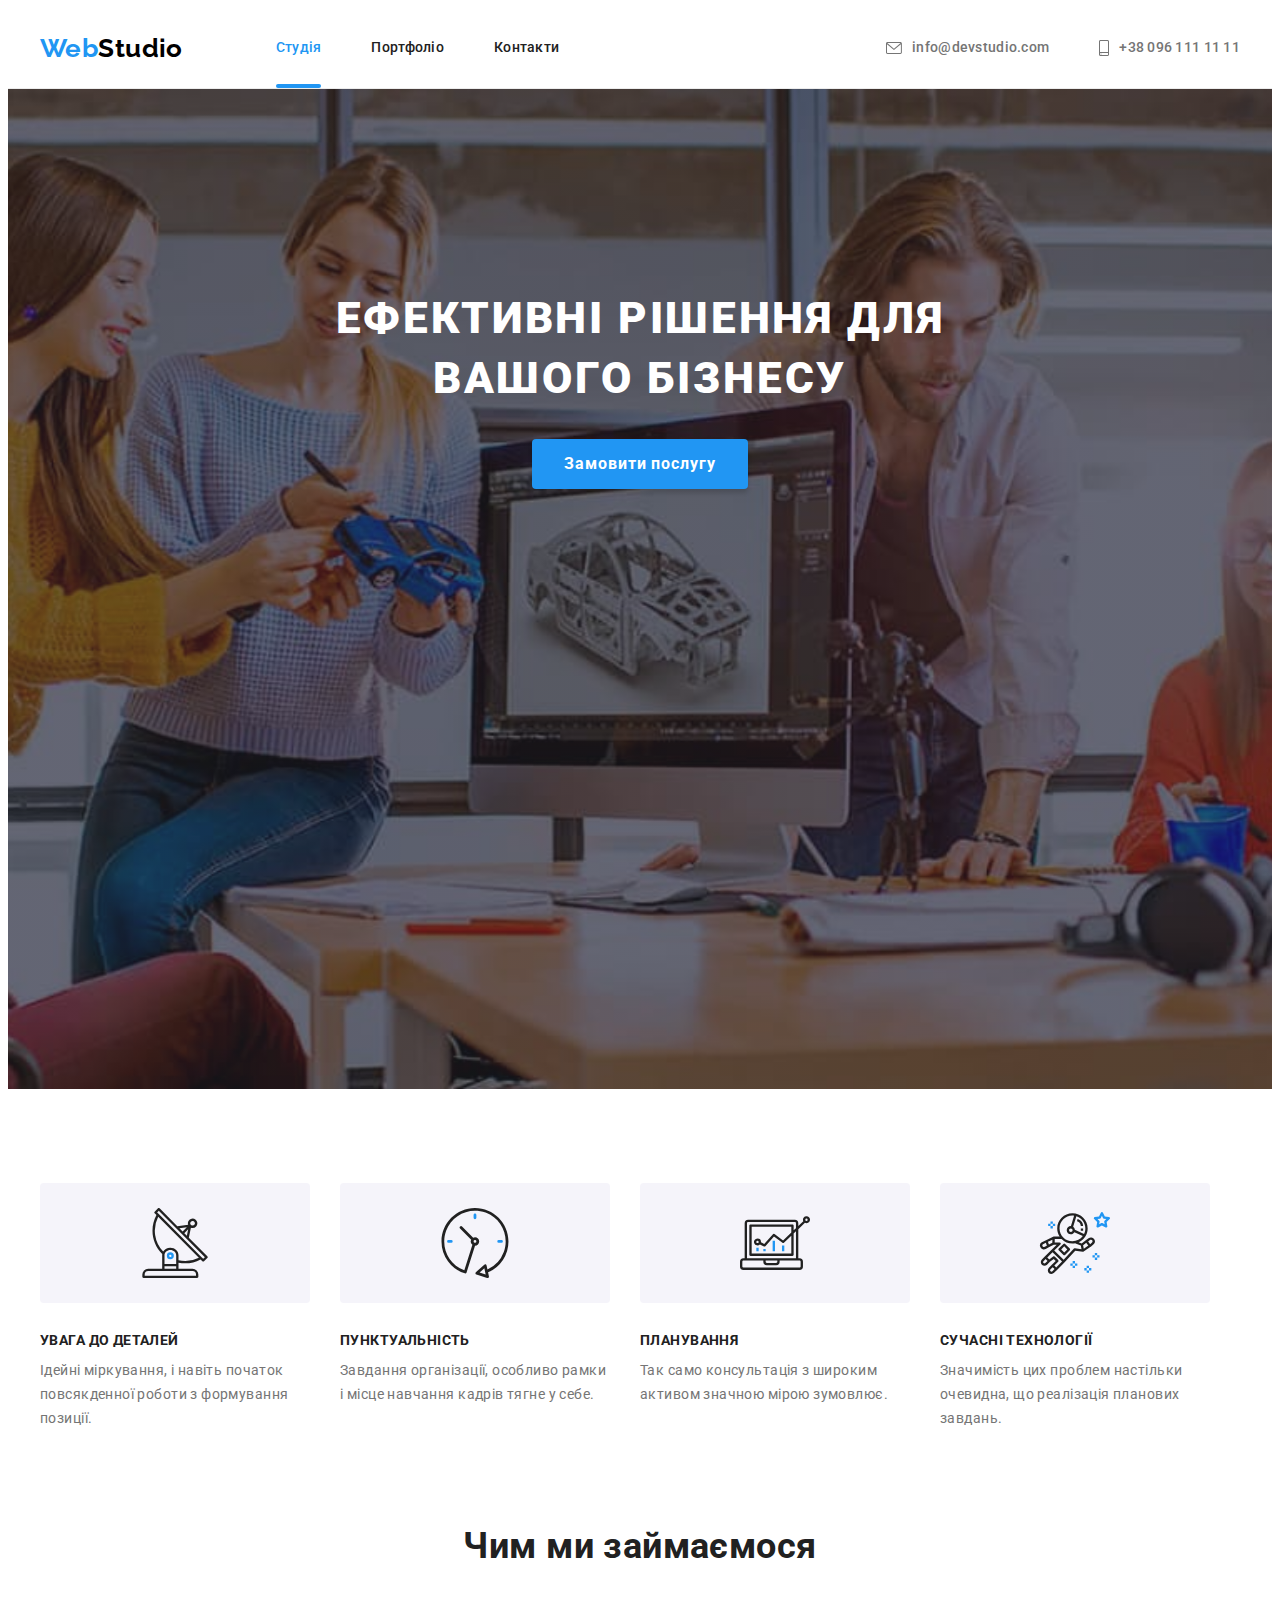
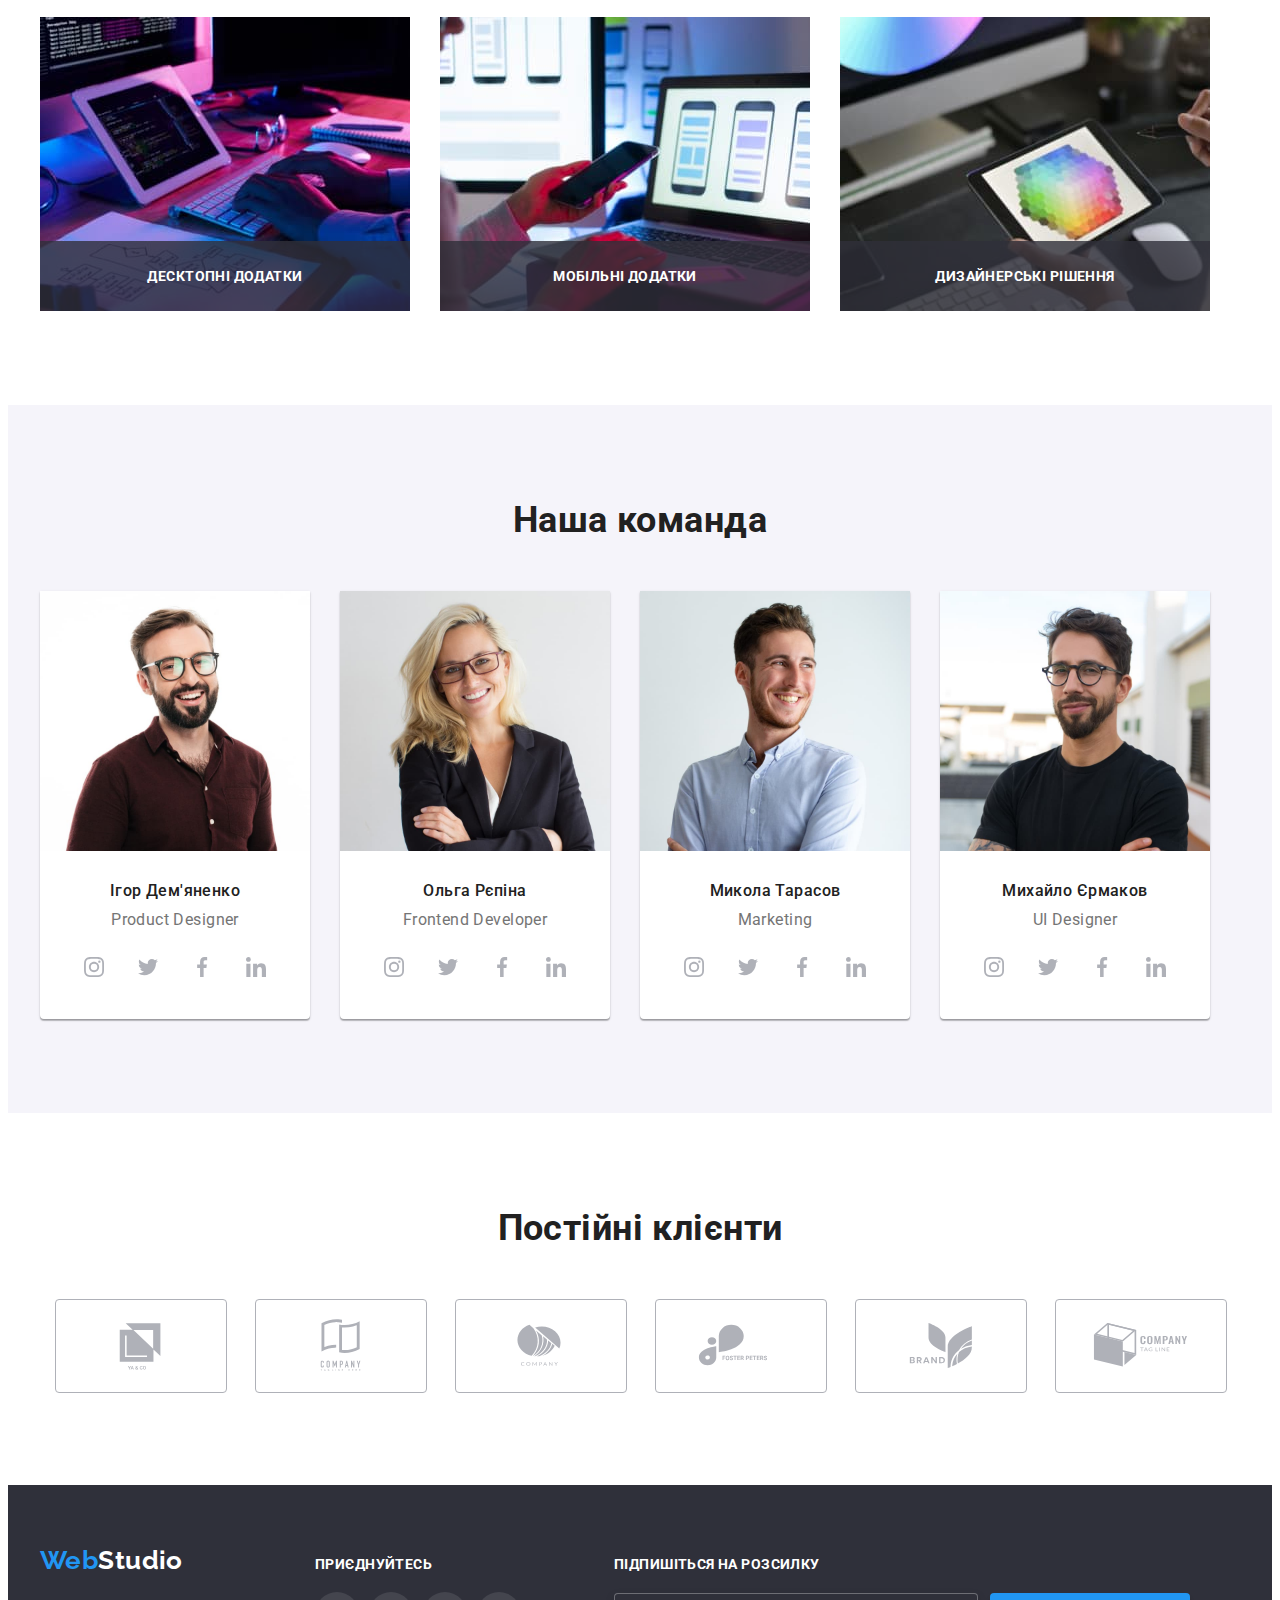
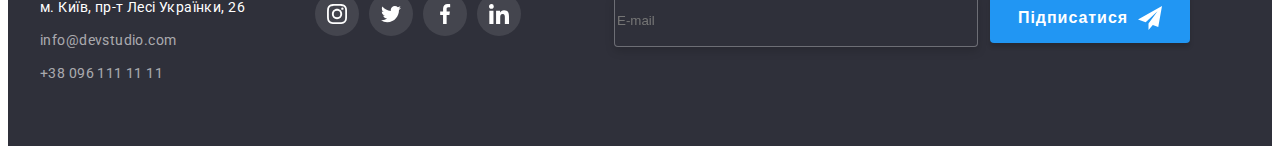
==== index.html @ d710a699 "uppdate" ====
<!DOCTYPE html>
<html lang="uk">
  <head>
    <meta charset="UTF-8" />
    <meta http-equiv="X-UA-Compatible" content="IE=edge" />
    <meta name="viewport" content="width=device-width, initial-scale=1.0" />
    <title>Document</title>
    <link rel="preconnect" href="https://fonts.googleapis.com" />
    <link rel="preconnect" href="https://fonts.gstatic.com" crossorigin />
    <link
      href="https://fonts.googleapis.com/css2?family=Raleway:wght@700&family=Roboto:wght@400;500;700;900&display=swap"
      rel="stylesheet"
    />
    <link
      rel="stylesheet"
      href="https://cdnjs.cloudflare.com/ajax/libs/modern-normalize/1.1.0/modern-normalize.min.css"
      integrity="sha512-wpPYUAdjBVSE4KJnH1VR1HeZfpl1ub8YT/NKx4PuQ5NmX2tKuGu6U/JRp5y+Y8XG2tV+wKQpNHVUX03MfMFn9Q=="
      crossorigin="anonymous"
      referrerpolicy="no-referrer"
    />
    <link rel="stylesheet" href="./css/style.css" />
  </head>
  <body>
    <!-- Шапка сайта -->
    <header class="header">
      <div class="container main-nav">
        <a href="./index.html" class="logo link">Web<span class="logo-part">Studio</span></a>
        <nav class="header-navigation">
          <ul class="header-nav list">
            <li class="item"><a href="./index.html" class="nav-link link current">Студія</a></li>
            <li class="item"><a href="./portfolio.html" class="nav-link link">Портфоліо</a></li>
            <li class="item"><a href="" class="nav-link link">Контакти</a></li>
          </ul>
        </nav>
        <ul class="header-contact list">
          <li class="item">
            <a href="mailto:info@devstudio.com" class="link"><svg class="header-icon" width="16" height="12"><use href="./images/icons.svg#icon-envelope"></use></svg>info@devstudio.com</a>
          </li>
          <li class="item">
            <a href="tel:+380961111111" class="link"><svg class="header-icon" width="10" height="16"><use href="./images/icons.svg#icon-smartphone"></use></svg>+38 096 111 11 11</a>
          </li>
        </ul>
      </div>
    </header>
    <!-- Основний контент -->
    <main>
      <!-- Герой -->
      <section class="hero">
        <div class="container">
          <h1 class="hero-title">Ефективні рішення для вашого бізнесу</h1>
          <button type="button" class="hero-btn" data-modal-open>Замовити послугу</button>
        </div>
      </section>
      <!-- Преимущества -->
      <section class="section advantage">
        <div class="container">
          <h2 class="visually-hidden">Переваги</h2>
          <ul class="list">
            <li class="item">
              <h3 class="advantage-item">Увага до деталей</h3>
              <p class="advantage-text">
                Ідейні міркування, і навіть початок повсякденної роботи з формування позиції.
              </p>
            </li>
            <li class="item">
              <h3 class="advantage-item">Пунктуальність</h3>
              <p class="advantage-text">
                Завдання організації, особливо рамки і місце навчання кадрів тягне у себе.
              </p>
            </li>
            <li class="item">
              <h3 class="advantage-item">Планування</h3>
              <p class="advantage-text">
                Так само консультація з широким активом значною мірою зумовлює.
              </p>
            </li>
            <li class="item">
              <h3 class="advantage-item">Сучасні технології</h3>
              <p class="advantage-text">
                Значимість цих проблем настільки очевидна, що реалізація планових завдань.
              </p>
            </li>
          </ul>
        </div>
      </section>
      <!-- Чим ми займаємося -->
      <section class="section activity">
        <div class="container">
          <h2 class="section-title">Чим ми займаємося</h2>
          <ul class="list">
            <li>
              <img src="./images/box1.jpg" alt="Людина за компьютером пише код " width="370" />
              <p class="activity-text">Десктопні додатки</p>
            </li>
            <li>
              <img
                src="./images/box2.jpg"
                alt="Людина за компьютром зі смртфоном розробляє мобільний додаток"
                width="370"
              />
              <p class="activity-text">Мобільні додатки</p>
            </li>
            <li>
              <img src="./images/box3.jpg" alt="Людина працює на планшеті" width="370" />
              <p class="activity-text">Дизайнерські рішення</p>
            </li>
            
          </ul>
        </div>
      </section>
      <!-- Наша команда -->
      <section class="section team">
        <div class="container">
          <h2 class="section-title">Наша команда</h2>
          <ul class="team-list list">
            <li class="team-item">
              <img src="./images/img1.jpg" alt="Фото Ігоря Дем'яненко" width="270" />
              <div class="card">
                <h3 class="team-title">Ігор Дем'яненко</h3>
                <p lang="en" class="team-text">Product Designer</p>
                <ul class="team-soc-list list">
                  <li class="team-soc-item">
                    <a class="team-soc-link" href=""
                      ><svg class="team-soc-icon" width="20" height="20">
                        <use href="./images/icons.svg#icon-instagram"></use></svg
                    ></a>
                  </li>
                  <li class="team-soc-item">
                    <a class="team-soc-link" href=""
                      ><svg class="team-soc-icon" width="20" height="20">
                        <use href="./images/icons.svg#icon-twitter"></use></svg
                    ></a>
                  </li>
                  <li class="team-soc-item">
                    <a class="team-soc-link" href=""
                      ><svg class="team-soc-icon" width="20" height="20">
                        <use href="./images/icons.svg#icon-facebook"></use></svg
                    ></a>
                  </li>
                  <li class="team-soc-item">
                    <a class="team-soc-link" href=""
                      ><svg class="team-soc-icon" width="20" height="20">
                        <use href="./images/icons.svg#icon-linkedin"></use></svg
                    ></a>
                  </li>
                </ul>
              </div>
            </li>
            <li class="team-item">
              <img src="./images/img2.jpg" alt="Фото Ольга Рєпіна" width="270" />
              <div class="card">
                <h3 class="team-title">Ольга Рєпіна</h3>
                <p lang="en" class="team-text">Frontend Developer</p>
                <ul class="team-soc-list list">
                  <li class="team-soc-item">
                    <a class="team-soc-link" href=""
                      ><svg class="team-soc-icon" width="20" height="20">
                        <use href="./images/icons.svg#icon-instagram"></use></svg
                    ></a>
                  </li>
                  <li class="team-soc-item">
                    <a class="team-soc-link" href=""
                      ><svg class="team-soc-icon" width="20" height="20">
                        <use href="./images/icons.svg#icon-twitter"></use></svg
                    ></a>
                  </li>
                  <li class="team-soc-item">
                    <a class="team-soc-link" href=""
                      ><svg class="team-soc-icon" width="20" height="20">
                        <use href="./images/icons.svg#icon-facebook"></use></svg
                    ></a>
                  </li>
                  <li class="team-soc-item">
                    <a class="team-soc-link" href=""
                      ><svg class="team-soc-icon" width="20" height="20">
                        <use href="./images/icons.svg#icon-linkedin"></use></svg
                    ></a>
                  </li>
                </ul>
              </div>
            </li>
            <li class="team-item">
              <img src="./images/img3.jpg" alt="Фото Микола Тарасов" width="270" />
              <div class="card">
                <h3 class="team-title">Микола Тарасов</h3>
                <p lang="en" class="team-text">Marketing</p>
                <ul class="team-soc-list list">
                  <li class="team-soc-item">
                    <a class="team-soc-link" href=""
                      ><svg class="team-soc-icon" width="20" height="20">
                        <use href="./images/icons.svg#icon-instagram"></use></svg
                    ></a>
                  </li>
                  <li class="team-soc-item">
                    <a class="team-soc-link" href=""
                      ><svg class="team-soc-icon" width="20" height="20">
                        <use href="./images/icons.svg#icon-twitter"></use></svg
                    ></a>
                  </li>
                  <li class="team-soc-item">
                    <a class="team-soc-link" href=""
                      ><svg class="team-soc-icon" width="20" height="20">
                        <use href="./images/icons.svg#icon-facebook"></use></svg
                    ></a>
                  </li>
                  <li class="team-soc-item">
                    <a class="team-soc-link" href=""
                      ><svg class="team-soc-icon" width="20" height="20">
                        <use href="./images/icons.svg#icon-linkedin"></use></svg
                    ></a>
                  </li>
                </ul>
              </div>
            </li>
            <li class="team-item">
              <img src="./images/img4.jpg" alt="Фото Михайло Єрмаков" width="270" />
              <div class="card">
                <h3 class="team-title">Михайло Єрмаков</h3>
                <p lang="en" class="team-text">UI Designer</p>
                <ul class="team-soc-list list">
                  <li class="team-soc-item">
                    <a class="team-soc-link" href=""
                      ><svg class="team-soc-icon" width="20" height="20">
                        <use href="./images/icons.svg#icon-instagram"></use></svg
                    ></a>
                  </li>
                  <li class="team-soc-item">
                    <a class="team-soc-link" href=""
                      ><svg class="team-soc-icon" width="20" height="20">
                        <use href="./images/icons.svg#icon-twitter"></use></svg
                    ></a>
                  </li>
                  <li class="team-soc-item">
                    <a class="team-soc-link" href=""
                      ><svg class="team-soc-icon" width="20" height="20">
                        <use href="./images/icons.svg#icon-facebook"></use></svg
                    ></a>
                  </li>
                  <li class="team-soc-item">
                    <a class="team-soc-link" href=""
                      ><svg class="team-soc-icon" width="20" height="20">
                        <use href="./images/icons.svg#icon-linkedin"></use></svg
                    ></a>
                  </li>
                </ul>
              </div>
            </li>
          </ul>
        </div>
      </section>
      <!-- Постійні клієнти -->
      <section class="client section">
        <div class="container">
          <h2 class="section-title">Постійні клієнти</h2>
          <ul class="client-list list">
            <li class="client-item"><a class="client-link" href=""><svg class="client-icon" width="106" height="60"><use href="./images/icons.svg#icon-client1"</use></svg></a></li>
            <li class="client-item"><a class="client-link" href=""><svg class="client-icon" width="106" height="60"><use href="./images/icons.svg#icon-client2"</use></svg></a></li>
            <li class="client-item"><a class="client-link" href=""><svg class="client-icon" width="106" height="60"><use href="./images/icons.svg#icon-client3"</use></svg></a></li>
            <li class="client-item"><a class="client-link" href=""><svg class="client-icon" width="106" height="60"><use href="./images/icons.svg#icon-client4"</use></svg></a></li>
            <li class="client-item"><a class="client-link" href=""><svg class="client-icon" width="106" height="60"><use href="./images/icons.svg#icon-client5"</use></svg></a></li>
            <li class="client-item"><a class="client-link" href=""><svg class="client-icon" width="106" height="60"><use href="./images/icons.svg#icon-client6"</use></svg></a></li>
          </ul>
        </div>

      </section>
    </main>
    <!-- Футер -->
    <footer class="footer">
      <div class="footer-container container">
        <div>
          <a href="./index.html" class="logo link">Web<span class="footer-logo-part">Studio</span></a>
        <address class="footer-addres">
          <ul class="footer-list list">
            <li class="footer-item">
              <a
                href="https://www.google.com/maps/d/u/0/viewer?mid=10uSM3H-mIU3GznYo2szRIEphczw&hl=en_US&ll=50.42732700000001%2C30.538092&z=17"
                target="_blank"
                rel="noopener noreferrer"
                class="link footer-adress"
                >м. Київ, пр-т Лесі Українки, 26</a
              >
            </li>
            <li class="footer-item">
              <a href="mailto:info@devstudio.com" class="link footer-mail">info@devstudio.com</a>
            </li>
            <li class="footer-item">
              <a href="tel:+380961111111" class="link footer-tel">+38 096 111 11 11</a>
            </li>
          </ul>
        </address>
        </div>
        <div class="join">
          <p class="join-title">Приєднуйтесь</p>
          <ul class="join-list list">
            <li class="join-item"><a class="join-link" href=""><svg class="footer-soc-icon" width="20" height="20"><use href="./images/icons.svg#icon-instagram"</use></svg></a></li>
            <li class="join-item"><a class="join-link" href=""><svg class="footer-soc-icon" width="20" height="20"><use href="./images/icons.svg#icon-twitter"</use></svg></a></li>
            <li class="join-item"><a class="join-link" href=""><svg class="footer-soc-icon" width="20" height="20"><use href="./images/icons.svg#icon-facebook"</use></svg></a></li>
            <li class="join-item"><a class="join-link" href=""><svg class="footer-soc-icon" width="20" height="20"><use href="./images/icons.svg#icon-linkedin"</use></svg></a></li>
          </ul>
        </div>
        <div class="form-mail">
          <p class="form-text">Підпишіться на розсилку</p>
          <form class="form-field">
            <div >
              <label for="mail"></label>
             <input type="email" name="mail" id="mail" placeholder="E-mail" />
            </div>      
            <button class="form-mail-btn" type="submit">Підписатися
              <svg width="24" height="24">
                <use href="./images/icons.svg#icon-send"></use>
              </svg>
            </button>
          </form>
        </div>
      </div>
      
    </footer>
    <!-- Modal window -->
    <div class="backdrop is-hidden" data-modal>
      <div class="modal">
        <button type="button" class="modal-btn" data-modal-close>
          <svg width="11" height="11">
            <use href="./images/icons.svg#icon-close"></use>
          </svg>
        </button>
        <div>
          <p class="modal-form-title">Залиште свої дані, ми вам передзвонимо</p>
          <form class="modal-form">
            <div class="modal-form-field">
            <label for="name">Ім'я</label>
            <input 
            type="text"
            name="name"
            id="name"
            autofocus/>
            </div>
            <div class="modal-form-field">
              <label for="tel">Телефон</label>
              <input
              type="tel" name="tel" id="tel" autofocus/>
            </div>
            <div class="modal-form-field">
              <label for="mail">Пошта</label>
              <input type="email" name="mail" id="mail"/>
            </div>
            <div class="modal-form-field">
              <label for="comment">Коментар</label>
              <textarea
                class="comment"
               name="comment"
               id="comment"
               rows="8"
               placeholder="Введіть текст">
              </textarea
            </div>
          </form>
        </div>
      </div>

    </div>
    <script src="./js/modal.js"></script>
  </body>
</html>
---- css/style.css ----
:root {
  --primary-text-color: #212121;
  --text-color: #757575;
  --accent-color: #2196f3;
  --primary-white-color: #ffffff;
  --main-background: #ffffff;
  --page-background: #2f303a;
  --secondary-background: #f5f4fa;
  --logo-part-color: #000000;
  --background-button: #188ce8;
  --cubic-bezier: cubic-bezier(0.4, 0, 0.2, 1);
}

body {
  font-family: Roboto, sans-serif;
  font-size: 14px;
  letter-spacing: 0.03em;
  color: var(--primary-text-color);
  background: var(--main-background-);
}

/* Сброс */

h1,
h2,
h3,
h4,
h5,
h6,
p,
ul {
  margin: 0;
}

ul {
  padding-left: 0;
}
img {
  display: block;
  max-width: 100%;
  height: auto;
}

address {
  font-style: normal;
}

button {
  display: block;
  cursor: pointer;
  border: none;
  border-radius: 4px;
}

.section {
  padding-top: 94px;
  padding-bottom: 94px;
}

.container {
  width: 1200px;
  padding: 0 15px;
  margin: 0 auto;
  /* outline: 2px solid red; */
}

.link {
  text-decoration: none;
  //color: inherit;
}
.list {
  list-style: none;
  padding-left: 0;
  margin: 0;
}

/* Header */
.header {
  border-bottom: 1px solid #ececec;
}

.main-nav {
  display: flex;
  align-items: center;
}

.logo {
  font-family: 'Raleway';
  font-weight: 700;
  font-size: 26px;
  line-height: 1.19;
  color: var(--accent-color);
}
.logo-part {
  color: var(--logo-part-color);
}

.header-navigation {
  margin-left: 93px;
}

.header-nav {
  display: flex;
}

.nav-link {
  display: block;
  padding-top: 32px;
  padding-bottom: 32px;
  font-family: inherit;
  font-weight: 500;
  font-size: 14px;
  line-height: 1.14;
  letter-spacing: 0.02em;
  color: var(--primary-text-color);
  transition: color 250ms var(--cubic-bezier);
}

.header-nav .item + .item {
  margin-left: 50px;
}

.nav-link:hover,
.nav-link:focus {
  color: var(--accent-color);
}

.header-contact .link {
  transition: color 250ms var(--cubic-bezier);
}

.header-contact .link:hover,
.header-contact .link:focus {
  color: var(--accent-color);
}

.current {
  color: var(--accent-color);
  position: relative;
}

.current::after {
  position: absolute;
  content: '';
  width: 100%;
  height: 4px;
  left: 0;
  bottom: 0;
  background: #2196f3;
  border-radius: 2px;
}

.header-contact {
  display: flex;
  align-items: center;
  margin-left: auto;
}

.header-contact .item + .item {
  margin-left: 50px;
}

.header-contact .link {
  display: flex;
  padding-top: 32px;
  padding-bottom: 32px;
  font-family: inherit;
  font-weight: 500;
  line-height: 1.14;
  letter-spacing: 0.02em;
  color: var(--text-color);
  align-items: center;
}

.header-icon {
  margin-right: 10px;
  fill: currentColor;
}

/* Hero */
.hero {
  max-width: 1600px;
  height: 600px;
  margin-left: auto;
  margin-right: auto;

  padding-top: 200px;
  padding-bottom: 200px;

  background: var(--page-background);
  background-image: linear-gradient(rgba(47, 48, 58, 0.4), rgba(47, 48, 58, 0.4)),
    url(../images/hero-background.jpg);
  background-repeat: no-repeat;
  background-position: center;
  background-size: cover;

  text-align: center;
}

.hero-title {
  margin-right: auto;
  margin-left: auto;
  font-weight: 900;
  font-size: 44px;
  line-height: 1.36;
  text-align: center;
  letter-spacing: 0.06em;
  text-transform: uppercase;
  color: var(--primary-white-color);
  margin-bottom: 30px;
  max-width: 696px;
}
.hero-btn {
  margin-right: auto;
  margin-left: auto;
  font-family: inherit;
  font-weight: 700;
  font-size: 16px;
  line-height: 1.88;
  display: flex;
  align-items: center;
  text-align: center;
  letter-spacing: 0.06em;
  color: var(--primary-white-color);
  background: var(--accent-color);
  cursor: pointer;
  box-shadow: 0px 4px 4px rgba(0, 0, 0, 0.15);
  border-radius: 4px;
  border-style: none;
  padding: 10px 32px;
  transition: background-color 250ms var(--cubic-bezier);
}

.hero-btn:hover,
.hero-btn:focus {
  background-color: var(--background-button);
}

/* Main */
.section-title {
  font-weight: 700;
  font-size: 36px;
  line-height: 1.17;
  text-align: center;
  color: var(--primary-text-color);
  margin-bottom: 50px;
}

/* Преимущества */
.advantage {
  padding-top: 94px;
  padding-bottom: 94px;
}

.visually-hidden {
  position: absolute;
  white-space: nowrap;
  width: 1px;
  height: 1px;
  overflow: hidden;
  border: 0;
  padding: 0;
  clip: rect(0 0 0 0);
  clip-path: inset(50%);
  margin: -1px;
}

.advantage .list {
  display: flex;
  gap: 30px;
}

.advantage .item {
  max-width: 270px;
}

.advantage .item::before {
  display: block;
  content: '';
  height: 120px;
  /* outline: 2px solid red; */
  background: #f5f4fa;
  background-position: center;
  background-size: contain;
  border-radius: 4px;
  margin-bottom: 30px;
}

.advantage .item:nth-child(1)::before {
  background-image: url(..//images/advantage1.svg);
}

.advantage .item:nth-child(2)::before {
  background-image: url(..//images/advantage2.svg);
}

.advantage .item:nth-child(3)::before {
  background-image: url(..//images/advantage3.svg);
}

.advantage .item:nth-child(4)::before {
  background-image: url(..//images/advantage4.svg);
}

.advantage-item {
  font-weight: 700;
  font-size: 14px;
  line-height: 1.14;
  text-transform: uppercase;
  color: var(--primary-text-color);
  margin-bottom: 10px;
}

.advantage-text {
  line-height: 1.71;
  color: var(--text-color);
}

/* Чим ми займаємось */

.activity {
  padding-top: 0;
}
.activity .list {
  display: flex;
  gap: 30px;
  position: relative;
}

.activity-text {
  position: absolute;
  display: flex;
  align-items: center;
  justify-content: center;
  width: 370px;
  height: 70px;
  font-weight: 700;
  line-height: 1, 14;
  text-transform: uppercase;
  color: var(--primary-white-color);
  background-color: rgba(47, 48, 58, 0.8);
  bottom: 0px;
}

/* Наша команда */

.team {
  background-color: var(--secondary-background);
  padding-top: 94px;
  padding-bottom: 94px;
}

.team-list {
  display: flex;
  gap: 30px;
}

.team-item {
  background-color: var(--main-background);
  box-shadow: 0px 1px 3px rgba(0, 0, 0, 0.12), 0px 1px 1px rgba(0, 0, 0, 0.14),
    0px 2px 1px rgba(0, 0, 0, 0.2);
  border-radius: 0px 0px 4px 4px;
}
.team-title {
  font-weight: 500;
  font-size: 16px;
  line-height: 1.19;
  text-align: center;
  color: var(--primary-text-color);
  margin-bottom: 10px;
}
.team-text {
  font-size: 16px;
  line-height: 1.19;
  text-align: center;
  color: var(--text-color);
  margin-bottom: 16px;
}

.card {
  padding-top: 30px;
  padding-bottom: 30px;
}

.team-soc-list {
  display: flex;
  justify-content: center;
  gap: 10px;
  margin-right: 32px;
  margin-left: 32px;
}

.team-soc-item {
  width: 44px;
  height: 44px;
}

.team-soc-link {
  width: 100%;
  height: 100%;
  border-radius: 50%;
  display: flex;
  align-items: center;
  justify-content: center;
  color: #afb1b8;
  transition: color 250ms var(--cubic-bezier), background-color 250ms var(--cubic-bezier);
}

.team-soc-icon {
  fill: currentColor;
}

.team-soc-link:hover,
.team-soc-link:focus {
  color: var(--primary-white-color);
  background-color: var(--accent-color);
}

/* Постійні клієнти */

.client-list {
  display: flex;
  justify-content: center;
  gap: 30px;
}

.client-item {
  width: 170px;
  height: 92px;
}

.client-link {
  display: flex;
  width: 100%;
  height: 100%;
  border: 1px solid #afb1b8;
  border-radius: 4px;
  align-items: center;
  justify-content: center;
  color: #afb1b8;
  transition: color 250ms var(--cubic-bezier), border 250ms var(--cubic-bezier);
}

.client-icon {
  fill: currentColor;
}

.client-link:hover,
.client-link:focus {
  color: var(--accent-color);
  border: 1px solid var(--accent-color);
}

/* Футер */
.footer {
  background: var(--page-background);
  padding-top: 60px;
  padding-bottom: 60px;
}

.footer-logo-part {
  color: var(--primary-white-color);
}

.footer-addres {
  margin-top: 20px;
}

.footer-list a {
  transition: color 250ms var(--cubic-bezier);
}

.footer-list a:hover,
.footer-list a:focus {
  color: var(--accent-color);
}

.footer-adress {
  font-family: inherit;
  line-height: 1.71;
  color: var(--primary-white-color);
}

.footer-item:not(:last-child) {
  margin-bottom: 9px;
}

.footer-mail,
.footer-tel {
  font-family: inherit;
  font-style: normal;
  line-height: 1.71;
  color: rgba(255, 255, 255, 0.6);
}

.footer-container {
  display: flex;
  align-items: baseline;
}

.join {
  margin-left: 70px;
}

.join-title {
  font-weight: 700;
  font-size: 14px;
  line-height: 16px;
  letter-spacing: 0.03em;
  text-transform: uppercase;
  color: #ffffff;
  margin-bottom: 20px;
}

.join-list {
  display: flex;
  gap: 10px;
}

.join-item {
  width: 44px;
  height: 44px;
}

.join-link {
  display: flex;
  width: 100%;
  height: 100%;
  border-radius: 50%;
  background: rgba(255, 255, 255, 0.1);
  color: var(--primary-white-color);
  align-items: center;
  justify-content: center;
  transition: background-color 250ms var(--cubic-bezier);
}

.footer-soc-icon {
  fill: currentColor;
}

.join-link:hover,
.join-link:focus {
  background-color: var(--accent-color);
}

.form-mail {
  margin-left: 93px;
}

.form-text {
  font-weight: 700;
  font-size: 14px;
  line-height: 1.14;
  letter-spacing: 0.03em;
  text-transform: uppercase;
  color: var(--primary-white-color);
  margin-bottom: 20px;
}

.form-field {
  display: flex;
  flex-direction: row;
}

.form-field input {
  width: 358px;
  height: 50px;
  border: 1px solid rgba(255, 255, 255, 0.3);
  filter: drop-shadow(0px 4px 4px rgba(0, 0, 0, 0.15));
  border-radius: 4px;
  background: #2f303a;
  color: rgba(255, 255, 255, 0.6);
}

.form-mail-btn {
  width: 200px;
  height: 50px;
  background: var(--accent-color);
  box-shadow: 0px 4px 4px rgba(0, 0, 0, 0.15);
  border-radius: 4px;
  font-weight: 700;
  font-size: 16px;
  line-height: 1.88;
  display: flex;
  gap: 10px;
  align-items: center;
  justify-content: center;
  letter-spacing: 0.06em;
  color: var(--primary-white-color);
  margin-left: 12px;
}

/* -------Портфоліо-------- */

.portfolio {
  padding-top: 94px;
  padding-bottom: 94px;
}

.portfolio-nav-galary .list {
  display: flex;
}

.list-btn {
  justify-content: center;
  gap: 8px;
  margin-bottom: 50px;
}

.list-galary {
  flex-wrap: wrap;
  padding-right: 0;
}

.list-galary .item {
  width: calc((100% - 60px) / 3);
  margin-right: 30px;
  margin-bottom: 30px;
}
.list-galary .item:nth-child(3n) {
  margin-right: 0;
}

.list-galary .item:nth-last-child(-n + 3) {
  margin-bottom: 0;
}

.portfolio-title {
  margin-bottom: 4px;
  font-weight: 700;
  font-size: 18px;
  line-height: 2;
  letter-spacing: 0.06em;
  color: var(--primary-text-color);
}

.portfolio-text {
  font-size: 16px;
  line-height: 1.88;
  color: var(--text-color);
}

.portfolio-btn {
  font-family: inherit;
  font-weight: 500;
  font-size: 16px;
  line-height: 1.62;
  letter-spacing: 0.03em;
  text-align: center;
  color: var(--primary-text-color);
  background-color: var(--secondary-background);
  cursor: pointer;
  border-style: none;
  border-radius: 4px;
  padding: 6px 22px;
  transition: background-color 250ms var(--cubic-bezier), color 250ms var(--cubic-bezier),
    box-shadow 250ms var(--cubic-bezier);
}

.portfolio-btn:hover,
.portfolio-btn:focus {
  background-color: var(--accent-color);
  color: var(--primary-white-color);
  box-shadow: 0px 3px 1px rgba(0, 0, 0, 0.1), 0px 1px 2px rgba(0, 0, 0, 0.08),
    0px 2px 2px rgba(0, 0, 0, 0.12);
}
.portfolio-card {
  padding: 20px 24px;
  border-right: 1px solid #eeeeee;
  border-bottom: 1px solid #eeeeee;
  border-left: 1px solid #eeeeee;
}

.portfolio-galary-link {
  display: block;
}

.portfolio-galary-link {
  transition: box-shadow 250ms var(--cubic-bezier);
}

.portfolio-galary-link:hover,
.portfolio-galary-link:focus {
  box-shadow: 0px 1px 1px rgba(0, 0, 0, 0.12), 0px 4px 4px rgba(0, 0, 0, 0.06),
    1px 4px 6px rgba(0, 0, 0, 0.16);
}

.portfolio-hover {
  position: relative;
  width: 370px;
  height: 294px;
  overflow: hidden;
}

.portfolio-overlay {
  position: absolute;
  width: 100%;
  height: 100%;
  background: rgba(33, 150, 243, 0.9);
  opacity: 0;
  transform: translateY(0);
  transition: transform 250ms var(--cubic-bezier), opacity 250ms var(--cubic-bezier);
}

.porfolio-hover-text {
  position: absolute;
  width: 322px;
  height: 168px;
  font-size: 18px;
  line-height: 1.56;
  color: #ffffff;
  left: 50%;
  top: 50%;
  transform: translate(-50%, -50%);
  transition: transform 250ms cubic-bezier(0.4, 0, 0.2, 1);
}

.portfolio-item:hover .portfolio-overlay,
.portfolio-item:focus .portfolio-overlay {
  opacity: 1;
  transform: translateY(-100%);
}

.backdrop {
  width: 100%;
  height: 100%;
  position: fixed;
  top: 0;
  opacity: 1;
  background-color: rgba(0, 0, 0, 0.2);
  transition: opacity 250ms var(--cubic-bezier), visibility 250ms var(--cubic-bezier);
}

.modal {
  width: 528px;
  min-height: 581px;
  position: absolute;
  top: 50%;
  left: 50%;
  background-color: var(--main-background);
  box-shadow: 0px 1px 3px rgba(0, 0, 0, 0.12), 0px 1px 1px rgba(0, 0, 0, 0.14),
    0px 2px 1px rgba(0, 0, 0, 0.2);
  border-radius: 4px;
  transform: translate(-50%, -50%) scale(1);
  transition: transform 250ms var(--cubic-bezier);
}

.backdrop.is-hidden .modal {
  transform: translate(-50%, -50%) scale(0);
}

.modal-btn {
  width: 30px;
  height: 30px;
  position: absolute;
  background-color: var(--main-background);
  border-radius: 50%;
  border: 1px solid rgba(0, 0, 0, 0.1);
  top: 8px;
  right: 8px;
  display: flex;
  align-items: center;
  justify-content: center;
  padding: 0;
  cursor: pointer;
}

.is-hidden {
  opacity: 0;
  visibility: hidden;
  pointer-events: none;
}

.modal-form-title {
  font-weight: 700;
font-size: 20px;
line-height: 1.15;
text-align: center;
letter-spacing: 0.03em;
color: var(--primary-text-color);
}

.modal-form {
  width: 448px;
  margin-left: auto;
  margin-right: auto;
  outline: 2px solid tomato;
}

.modal-form-field {
  display: flex;
  flex-direction: column;
  margin-bottom: 10px;
}
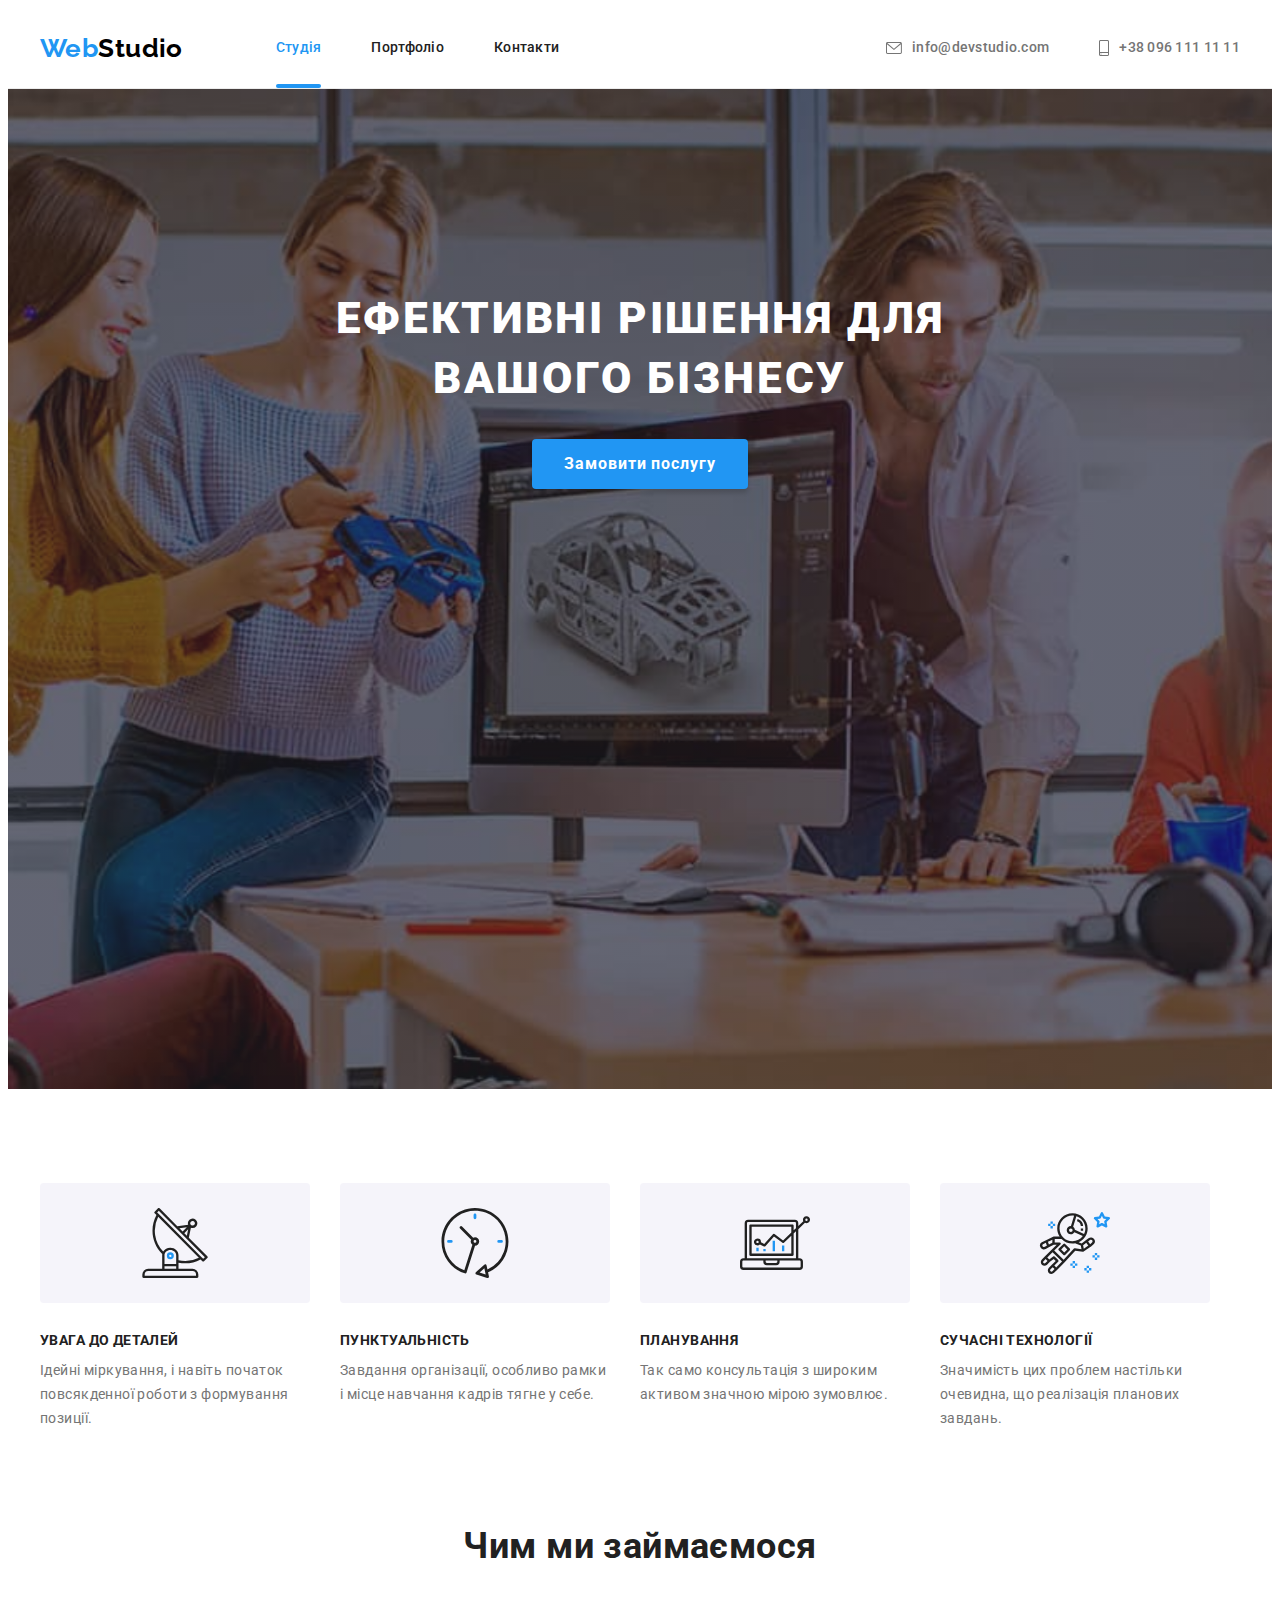
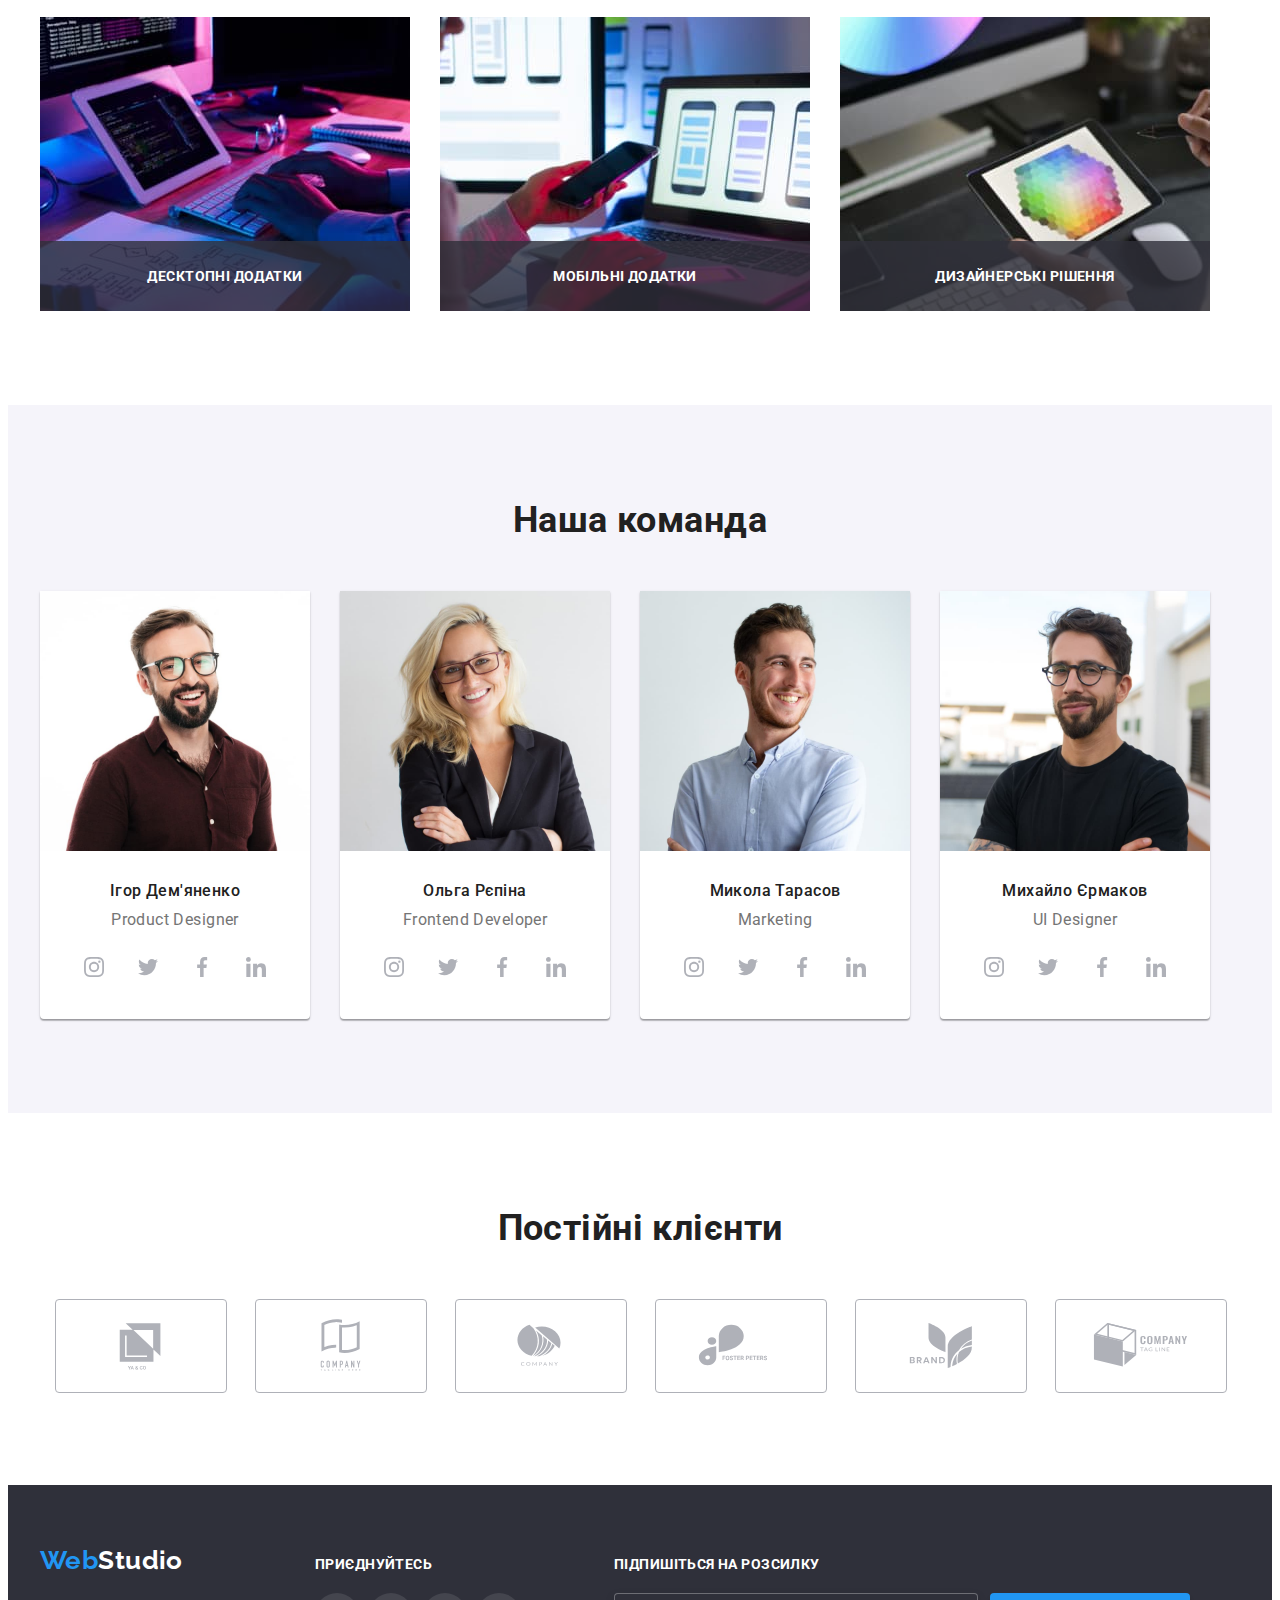
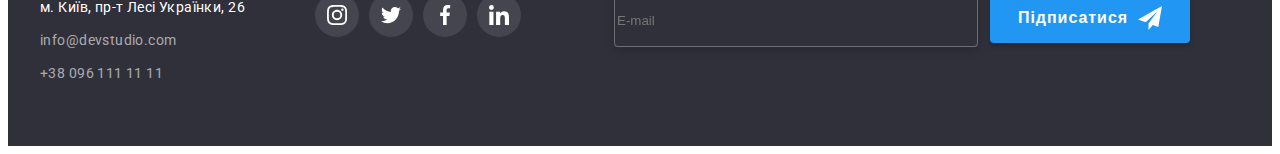
==== commit a3782756: "footer" ====
--- a/index.html
+++ b/index.html
@@ -1,12 +1,12 @@
 <!DOCTYPE html>
 <html lang="uk">
   <head>
-    <meta charset="UTF-8" />
-    <meta http-equiv="X-UA-Compatible" content="IE=edge" />
-    <meta name="viewport" content="width=device-width, initial-scale=1.0" />
+    <meta charset="UTF-8"/>
+    <meta http-equiv="X-UA-Compatible" content="IE=edge"/>
+    <meta name="viewport" content="width=device-width, initial-scale=1.0"/>
     <title>Document</title>
-    <link rel="preconnect" href="https://fonts.googleapis.com" />
-    <link rel="preconnect" href="https://fonts.gstatic.com" crossorigin />
+    <link rel="preconnect" href="https://fonts.googleapis.com"/>
+    <link rel="preconnect" href="https://fonts.gstatic.com" crossorigin/>
     <link
       href="https://fonts.googleapis.com/css2?family=Raleway:wght@700&family=Roboto:wght@400;500;700;900&display=swap"
       rel="stylesheet"
@@ -253,12 +253,12 @@
         <div class="container">
           <h2 class="section-title">Постійні клієнти</h2>
           <ul class="client-list list">
-            <li class="client-item"><a class="client-link" href=""><svg class="client-icon" width="106" height="60"><use href="./images/icons.svg#icon-client1"</use></svg></a></li>
-            <li class="client-item"><a class="client-link" href=""><svg class="client-icon" width="106" height="60"><use href="./images/icons.svg#icon-client2"</use></svg></a></li>
-            <li class="client-item"><a class="client-link" href=""><svg class="client-icon" width="106" height="60"><use href="./images/icons.svg#icon-client3"</use></svg></a></li>
-            <li class="client-item"><a class="client-link" href=""><svg class="client-icon" width="106" height="60"><use href="./images/icons.svg#icon-client4"</use></svg></a></li>
-            <li class="client-item"><a class="client-link" href=""><svg class="client-icon" width="106" height="60"><use href="./images/icons.svg#icon-client5"</use></svg></a></li>
-            <li class="client-item"><a class="client-link" href=""><svg class="client-icon" width="106" height="60"><use href="./images/icons.svg#icon-client6"</use></svg></a></li>
+            <li class="client-item"><a class="client-link" href=""><svg class="client-icon" width="106" height="60"><use href="./images/icons.svg#icon-client1"></use></svg></a></li>
+            <li class="client-item"><a class="client-link" href=""><svg class="client-icon" width="106" height="60"><use href="./images/icons.svg#icon-client2"></use></svg></a></li>
+            <li class="client-item"><a class="client-link" href=""><svg class="client-icon" width="106" height="60"><use href="./images/icons.svg#icon-client3"></use></svg></a></li>
+            <li class="client-item"><a class="client-link" href=""><svg class="client-icon" width="106" height="60"><use href="./images/icons.svg#icon-client4"></use></svg></a></li>
+            <li class="client-item"><a class="client-link" href=""><svg class="client-icon" width="106" height="60"><use href="./images/icons.svg#icon-client5"></use></svg></a></li>
+            <li class="client-item"><a class="client-link" href=""><svg class="client-icon" width="106" height="60"><use href="./images/icons.svg#icon-client6"></use></svg></a></li>
           </ul>
         </div>
 
@@ -290,16 +290,16 @@
         </address>
         </div>
         <div class="join">
-          <p class="join-title">Приєднуйтесь</p>
+          <p class="footer-title">Приєднуйтесь</p>
           <ul class="join-list list">
-            <li class="join-item"><a class="join-link" href=""><svg class="footer-soc-icon" width="20" height="20"><use href="./images/icons.svg#icon-instagram"</use></svg></a></li>
-            <li class="join-item"><a class="join-link" href=""><svg class="footer-soc-icon" width="20" height="20"><use href="./images/icons.svg#icon-twitter"</use></svg></a></li>
-            <li class="join-item"><a class="join-link" href=""><svg class="footer-soc-icon" width="20" height="20"><use href="./images/icons.svg#icon-facebook"</use></svg></a></li>
-            <li class="join-item"><a class="join-link" href=""><svg class="footer-soc-icon" width="20" height="20"><use href="./images/icons.svg#icon-linkedin"</use></svg></a></li>
+            <li class="join-item"><a class="join-link" href=""><svg class="footer-soc-icon" width="20" height="20"><use href="./images/icons.svg#icon-instagram"></use></svg></a></li>
+            <li class="join-item"><a class="join-link" href=""><svg class="footer-soc-icon" width="20" height="20"><use href="./images/icons.svg#icon-twitter"></use></svg></a></li>
+            <li class="join-item"><a class="join-link" href=""><svg class="footer-soc-icon" width="20" height="20"><use href="./images/icons.svg#icon-facebook"></use></svg></a></li>
+            <li class="join-item"><a class="join-link" href=""><svg class="footer-soc-icon" width="20" height="20"><use href="./images/icons.svg#icon-linkedin"></use></svg></a></li>
           </ul>
         </div>
         <div class="form-mail">
-          <p class="form-text">Підпишіться на розсилку</p>
+          <p class="footer-title">Підпишіться на розсилку</p>
           <form class="form-field">
             <div >
               <label for="mail"></label>
@@ -327,32 +327,49 @@
           <p class="modal-form-title">Залиште свої дані, ми вам передзвонимо</p>
           <form class="modal-form">
             <div class="modal-form-field">
-            <label for="name">Ім'я</label>
-            <input 
-            type="text"
-            name="name"
-            id="name"
-            autofocus/>
+            <label class="modal-form-label" for="name">Ім'я</label>
+            <div class="modal-form-wrapper">
+              <input class="modal-form-input" type="text" name="name" id="name" autofocus/>
+              <svg class="modal-form-icon" width="18" height="18">
+                <use href="./images/icons.svg#icon-person-black"></use>
+              </svg>
+            </div>
             </div>
             <div class="modal-form-field">
-              <label for="tel">Телефон</label>
-              <input
-              type="tel" name="tel" id="tel" autofocus/>
+              <label class="modal-form-label" for="tel">Телефон</label>
+              <div class="modal-form-wrapper">
+                <input class="modal-form-input"
+                type="tel" name="tel" id="tel"/>
+                <svg class="modal-form-icon" width="18" height="18">
+                  <use href="./images/icons.svg#icon-phone-black"></use>
+                </svg>
+            </div>
             </div>
             <div class="modal-form-field">
-              <label for="mail">Пошта</label>
-              <input type="email" name="mail" id="mail"/>
+              <label class="modal-form-label" for="email">Пошта</label>
+              <div class="modal-form-wrapper">
+                <input class="modal-form-input" type="email" name="email" id="email"/>
+                <svg class="modal-form-icon" width="18" height="18">
+                  <use href="./images/icons.svg#icon-email-black"></use>
+                </svg>
+            </div>
             </div>
             <div class="modal-form-field">
-              <label for="comment">Коментар</label>
-              <textarea
-                class="comment"
-               name="comment"
-               id="comment"
-               rows="8"
-               placeholder="Введіть текст">
-              </textarea
-            </div>
+              <label class="modal-form-label" for="comment">Коментар</label>
+              <textarea class="comment" name="comment" id="comment" rows="8" placeholder="Введіть текст"></textarea>
+            </div>
+            <div class="modal-form-checkbox">
+              <label class="checkbox-label">
+                <input class="checkbox" type="checkbox" name="topic" value="Погоджуюся з розсилкою та приймаю"/>
+                <svg class="checkbox-iconblack" width="16" height="15"><use href="./images/icons.svg#icon-iconcheckblack"></use></svg>
+                <svg class="checkbox-iconcheck" width="16" height="15"><use href="./images/icons.svg#icon-iconcheck"></use></svg>
+                <span class="checkbox-text">Погоджуюся з розсилкою та приймаю</span>
+                
+              </label>
+              <a class="checkbox-link" href="">Умови договору</a>
+            </div>
+            
+            <button class="modal-form-btn" type="submit">Відправити</button>
           </form>
         </div>
       </div>
--- a/css/style.css
+++ b/css/style.css
@@ -502,52 +502,7 @@
   margin-left: 70px;
 }
 
-.join-title {
-  font-weight: 700;
-  font-size: 14px;
-  line-height: 16px;
-  letter-spacing: 0.03em;
-  text-transform: uppercase;
-  color: #ffffff;
-  margin-bottom: 20px;
-}
-
-.join-list {
-  display: flex;
-  gap: 10px;
-}
-
-.join-item {
-  width: 44px;
-  height: 44px;
-}
-
-.join-link {
-  display: flex;
-  width: 100%;
-  height: 100%;
-  border-radius: 50%;
-  background: rgba(255, 255, 255, 0.1);
-  color: var(--primary-white-color);
-  align-items: center;
-  justify-content: center;
-  transition: background-color 250ms var(--cubic-bezier);
-}
-
-.footer-soc-icon {
-  fill: currentColor;
-}
-
-.join-link:hover,
-.join-link:focus {
-  background-color: var(--accent-color);
-}
-
-.form-mail {
-  margin-left: 93px;
-}
-
-.form-text {
+.footer-title {
   font-weight: 700;
   font-size: 14px;
   line-height: 1.14;
@@ -555,6 +510,41 @@
   text-transform: uppercase;
   color: var(--primary-white-color);
   margin-bottom: 20px;
+}
+
+.join-list {
+  display: flex;
+  gap: 10px;
+}
+
+.join-item {
+  width: 44px;
+  height: 44px;
+}
+
+.join-link {
+  display: flex;
+  width: 100%;
+  height: 100%;
+  border-radius: 50%;
+  background: rgba(255, 255, 255, 0.1);
+  color: var(--primary-white-color);
+  align-items: center;
+  justify-content: center;
+  transition: background-color 250ms var(--cubic-bezier);
+}
+
+.footer-soc-icon {
+  fill: currentColor;
+}
+
+.join-link:hover,
+.join-link:focus {
+  background-color: var(--accent-color);
+}
+
+.form-mail {
+  margin-left: 93px;
 }
 
 .form-field {
@@ -588,6 +578,12 @@
   letter-spacing: 0.06em;
   color: var(--primary-white-color);
   margin-left: 12px;
+  transition: background-color 250ms var(--cubic-bezier);
+}
+
+.form-mail-btn:hover,
+.form-mail-btn:focus {
+  border-color: #188ce8;
 }
 
 /* -------Портфоліо-------- */
@@ -743,6 +739,7 @@
   border-radius: 4px;
   transform: translate(-50%, -50%) scale(1);
   transition: transform 250ms var(--cubic-bezier);
+  padding: 40px;
 }
 
 .backdrop.is-hidden .modal {
@@ -763,6 +760,17 @@
   justify-content: center;
   padding: 0;
   cursor: pointer;
+  
+}
+
+.modal-btn > svg {
+  transition: fill 250ms var(--cubic-bezier)
+}
+
+.modal-btn:hover svg,
+.modal-btn:focus svg{
+  fill: var(--accent-color);
+
 }
 
 .is-hidden {
@@ -782,13 +790,160 @@
 
 .modal-form {
   width: 448px;
+}
+
+.modal-form-field {
+  display: flex;
+  flex-direction: column;
+  margin-bottom: 10px;
+}
+
+.modal-form-label {
+  margin-bottom: 4px;
+  font-weight: 400;
+font-size: 12px;
+line-height: 1.17;
+letter-spacing: 0.01em;
+color: var(--text-color);
+}
+
+.modal-form-input {
+width: 100%;
+height: 40px;
+border: 1px solid rgba(33, 33, 33, 0.2);
+border-radius: 4px;
+color: var(--primary-text-color);
+padding-left: 42px;
+transition: border-color 250ms var(--cubic-bezier);
+}
+
+.comment {
+  width: 100%;
+  height: 120px;
+  border: 1px solid rgba(33, 33, 33, 0.2);
+  border-radius: 4px;
+  padding: 12px 16px;
+  transition: border-color 250ms var(--cubic-bezier);
+
+}
+
+.modal-form-field:hover .comment,
+.modal-form-field:focus .comment {
+  border-color: var(--accent-color);
+  /* outline: none; */
+}
+
+.modal-form-field:focus-within .comment {
+  outline: none;
+  border-color: var(--accent-color);
+}
+
+.modal-form-btn {
   margin-left: auto;
   margin-right: auto;
-  outline: 2px solid tomato;
-}
-
-.modal-form-field {
-  display: flex;
-  flex-direction: column;
-  margin-bottom: 10px;
-}
+  margin-top: 30px;
+  width: 200px;
+  height: 50px;
+  background: var(--accent-color);
+  box-shadow: 0px 4px 4px rgba(0, 0, 0, 0.15);
+  border-radius: 4px;
+  font-weight: 700;
+  font-size: 16px;
+  line-height: 1.88x;
+  letter-spacing: 0.06em;
+  color: var(--primary-white-color);
+  transition: background-color 250ms var(--cubic-bezier);
+}
+
+.modal-form-btn:hover,
+.modal-form-btn:focus {
+  background-color: #188ce8;
+}
+
+.modal-form-wrapper {
+  position: relative;
+  display: flex;
+  align-items: center;
+}
+
+.modal-form-icon {
+  position: absolute;
+  left: 12px;
+  transition: fill 250ms var(--cubic-bezier);
+}
+
+.modal-form-input:hover,
+.modal-form-input:focus {
+  border-color: var(--accent-color);
+  outline: none;
+}
+
+.modal-form-wrapper:hover .modal-form-icon,
+.modal-form-wrapper:focus .modal-form-icon {
+  fill: var(--accent-color);
+}
+
+.modal-form-wrapper:focus-within .modal-form-icon {
+  fill: var(--accent-color);
+}
+
+.modal-form-checkbox {
+  margin-top: 32px;
+  display: flex;
+}
+
+.checkbox-label {
+  display: flex;
+  align-items: center;
+  margin-right: 5px;
+}
+
+.checkbox {
+  position: absolute;
+  width: 1px;
+  height: 1px;
+  margin: -1px;
+  border: 0;
+  padding: 0;
+  clip: rect(0 0 0 0);
+  overflow: hidden;
+}
+
+.checkbox-iconblack {
+  margin-right: 8px;
+  transition: opacity 250ms var(--cubic-bezier);
+}
+
+.checkbox-iconcheck {
+  transition: opacity 250ms var(--cubic-bezier);
+}
+
+.checkbox:checked + .checkbox-iconblack {
+  opacity: 0;
+}
+
+.checkbox-iconcheck {
+  position: absolute;
+  opacity: 0;
+  
+}
+
+.checkbox:checked ~ .checkbox-iconcheck {
+  opacity: 1;
+}
+
+.checkbox-text {
+  font-size: 14px;
+line-height: 1.71;
+letter-spacing: 0.03em;
+color:var(--text-color);
+}
+
+.checkbox-link {
+  font-size: 14px;
+line-height: 1.71;
+letter-spacing: 0.03em;
+text-decoration-line: underline;
+color:var(--accent-color);
+
+}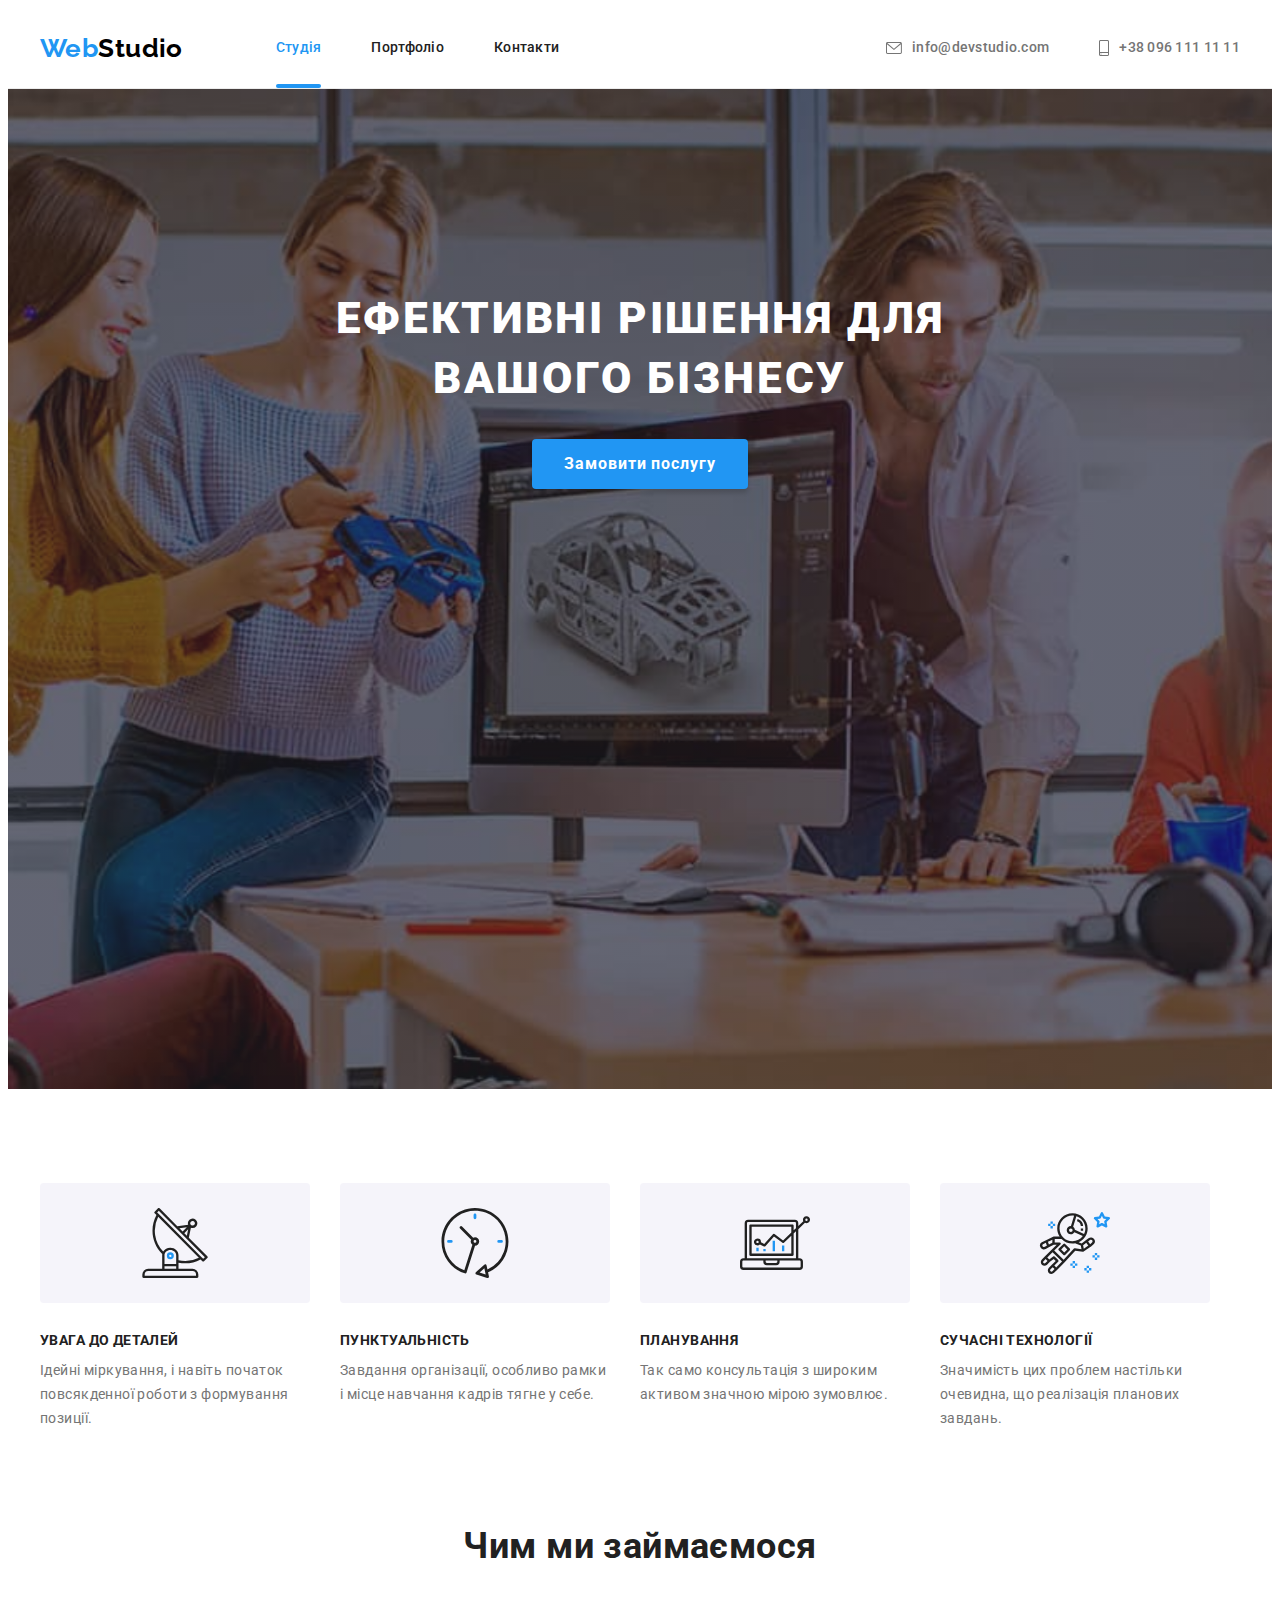
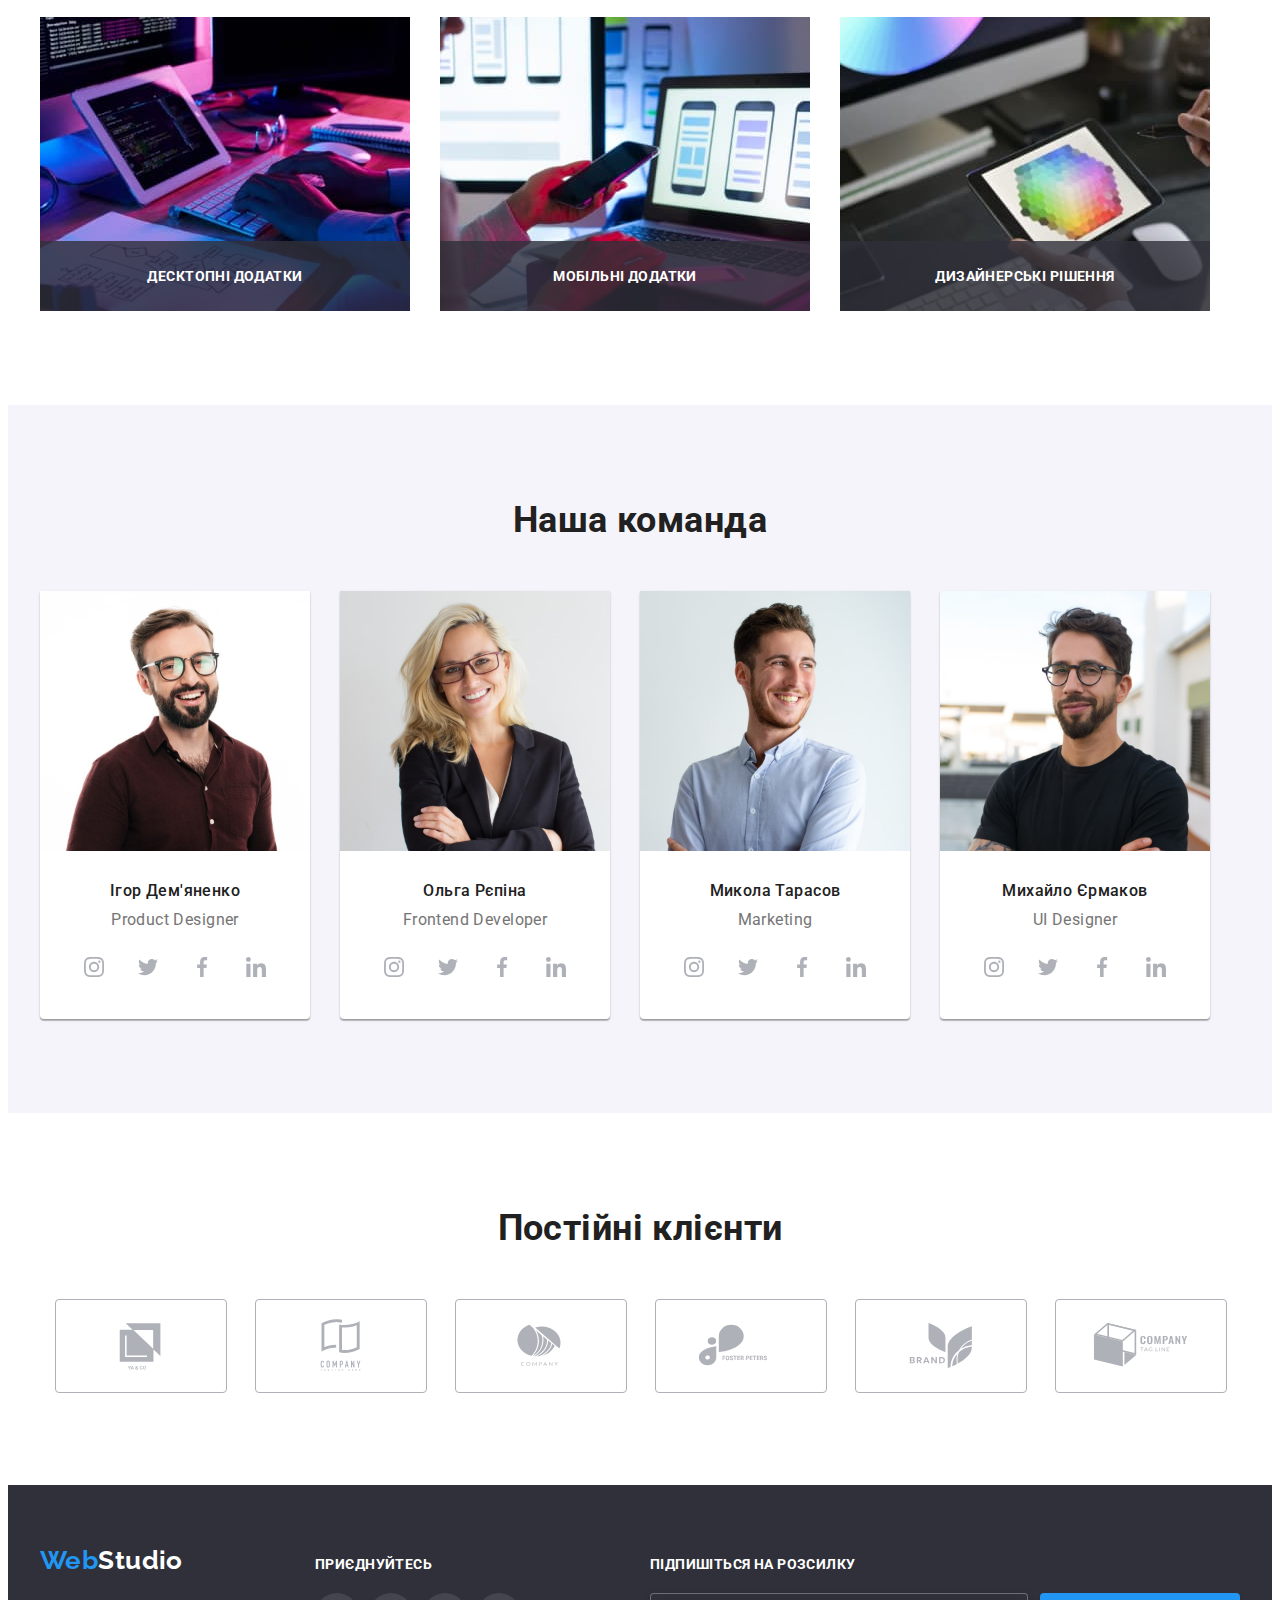
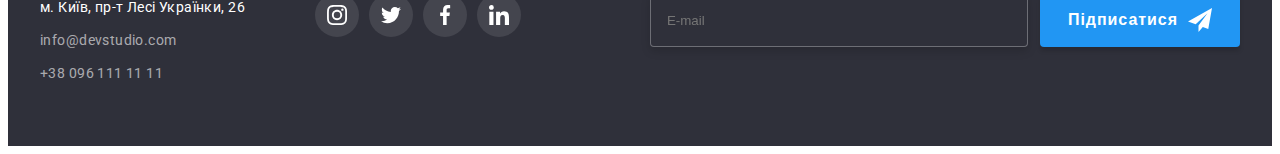
==== commit 69ae4438: "final" ====
--- a/index.html
+++ b/index.html
@@ -301,10 +301,7 @@
         <div class="form-mail">
           <p class="footer-title">Підпишіться на розсилку</p>
           <form class="form-field">
-            <div >
-              <label for="mail"></label>
-             <input type="email" name="mail" id="mail" placeholder="E-mail" />
-            </div>      
+              <label for="mail"><input type="email" name="mail" id="mail" placeholder="E-mail" /></label>      
             <button class="form-mail-btn" type="submit">Підписатися
               <svg width="24" height="24">
                 <use href="./images/icons.svg#icon-send"></use>
@@ -329,7 +326,7 @@
             <div class="modal-form-field">
             <label class="modal-form-label" for="name">Ім'я</label>
             <div class="modal-form-wrapper">
-              <input class="modal-form-input" type="text" name="name" id="name" autofocus/>
+              <input class="modal-form-input" type="text" name="name" id="name" autofocus required/>
               <svg class="modal-form-icon" width="18" height="18">
                 <use href="./images/icons.svg#icon-person-black"></use>
               </svg>
@@ -339,7 +336,7 @@
               <label class="modal-form-label" for="tel">Телефон</label>
               <div class="modal-form-wrapper">
                 <input class="modal-form-input"
-                type="tel" name="tel" id="tel"/>
+                type="tel" name="tel" id="tel" required/>
                 <svg class="modal-form-icon" width="18" height="18">
                   <use href="./images/icons.svg#icon-phone-black"></use>
                 </svg>
@@ -348,19 +345,19 @@
             <div class="modal-form-field">
               <label class="modal-form-label" for="email">Пошта</label>
               <div class="modal-form-wrapper">
-                <input class="modal-form-input" type="email" name="email" id="email"/>
+                <input class="modal-form-input" type="email" name="email" id="email" required/>
                 <svg class="modal-form-icon" width="18" height="18">
                   <use href="./images/icons.svg#icon-email-black"></use>
                 </svg>
             </div>
             </div>
-            <div class="modal-form-field">
+            <div class="modal-form-field last-field">
               <label class="modal-form-label" for="comment">Коментар</label>
               <textarea class="comment" name="comment" id="comment" rows="8" placeholder="Введіть текст"></textarea>
             </div>
             <div class="modal-form-checkbox">
               <label class="checkbox-label">
-                <input class="checkbox" type="checkbox" name="topic" value="Погоджуюся з розсилкою та приймаю"/>
+                <input class="checkbox" type="checkbox" name="topic" value="Погоджуюся з розсилкою та приймаю" required/>
                 <svg class="checkbox-iconblack" width="16" height="15"><use href="./images/icons.svg#icon-iconcheckblack"></use></svg>
                 <svg class="checkbox-iconcheck" width="16" height="15"><use href="./images/icons.svg#icon-iconcheck"></use></svg>
                 <span class="checkbox-text">Погоджуюся з розсилкою та приймаю</span>
--- a/css/style.css
+++ b/css/style.css
@@ -544,7 +544,7 @@
 }
 
 .form-mail {
-  margin-left: 93px;
+  margin-left: auto;
 }
 
 .form-field {
@@ -555,6 +555,7 @@
 .form-field input {
   width: 358px;
   height: 50px;
+  padding-left: 16px;
   border: 1px solid rgba(255, 255, 255, 0.3);
   filter: drop-shadow(0px 4px 4px rgba(0, 0, 0, 0.15));
   border-radius: 4px;
@@ -562,9 +563,13 @@
   color: rgba(255, 255, 255, 0.6);
 }
 
+.form-field:focus-within input {
+  outline: transparent;
+}
+
 .form-mail-btn {
-  width: 200px;
-  height: 50px;
+  min-width: 200px;
+  padding: 10px 28px;
   background: var(--accent-color);
   box-shadow: 0px 4px 4px rgba(0, 0, 0, 0.15);
   border-radius: 4px;
@@ -717,6 +722,8 @@
   transform: translateY(-100%);
 }
 
+/* Модальне вікно */
+
 .backdrop {
   width: 100%;
   height: 100%;
@@ -729,7 +736,7 @@
 
 .modal {
   width: 528px;
-  min-height: 581px;
+  height: 581px;
   position: absolute;
   top: 50%;
   left: 50%;
@@ -786,6 +793,7 @@
 text-align: center;
 letter-spacing: 0.03em;
 color: var(--primary-text-color);
+margin-bottom: 12px;
 }
 
 .modal-form {
@@ -796,6 +804,10 @@
   display: flex;
   flex-direction: column;
   margin-bottom: 10px;
+}
+
+.last-field {
+  margin-bottom: 0px;
 }
 
 .modal-form-label {
@@ -824,7 +836,10 @@
   border-radius: 4px;
   padding: 12px 16px;
   transition: border-color 250ms var(--cubic-bezier);
-
+}
+
+textarea {
+  resize: none;
 }
 
 .modal-form-field:hover .comment,
@@ -842,8 +857,9 @@
   margin-left: auto;
   margin-right: auto;
   margin-top: 30px;
-  width: 200px;
-  height: 50px;
+  min-width: 200px;
+  /* height: 50px; */
+  padding: 10px 52px;
   background: var(--accent-color);
   box-shadow: 0px 4px 4px rgba(0, 0, 0, 0.15);
   border-radius: 4px;
@@ -888,8 +904,9 @@
 }
 
 .modal-form-checkbox {
-  margin-top: 32px;
-  display: flex;
+  margin-top: 20px;
+  display: flex;
+  justify-content: center;
 }
 
 .checkbox-label {
